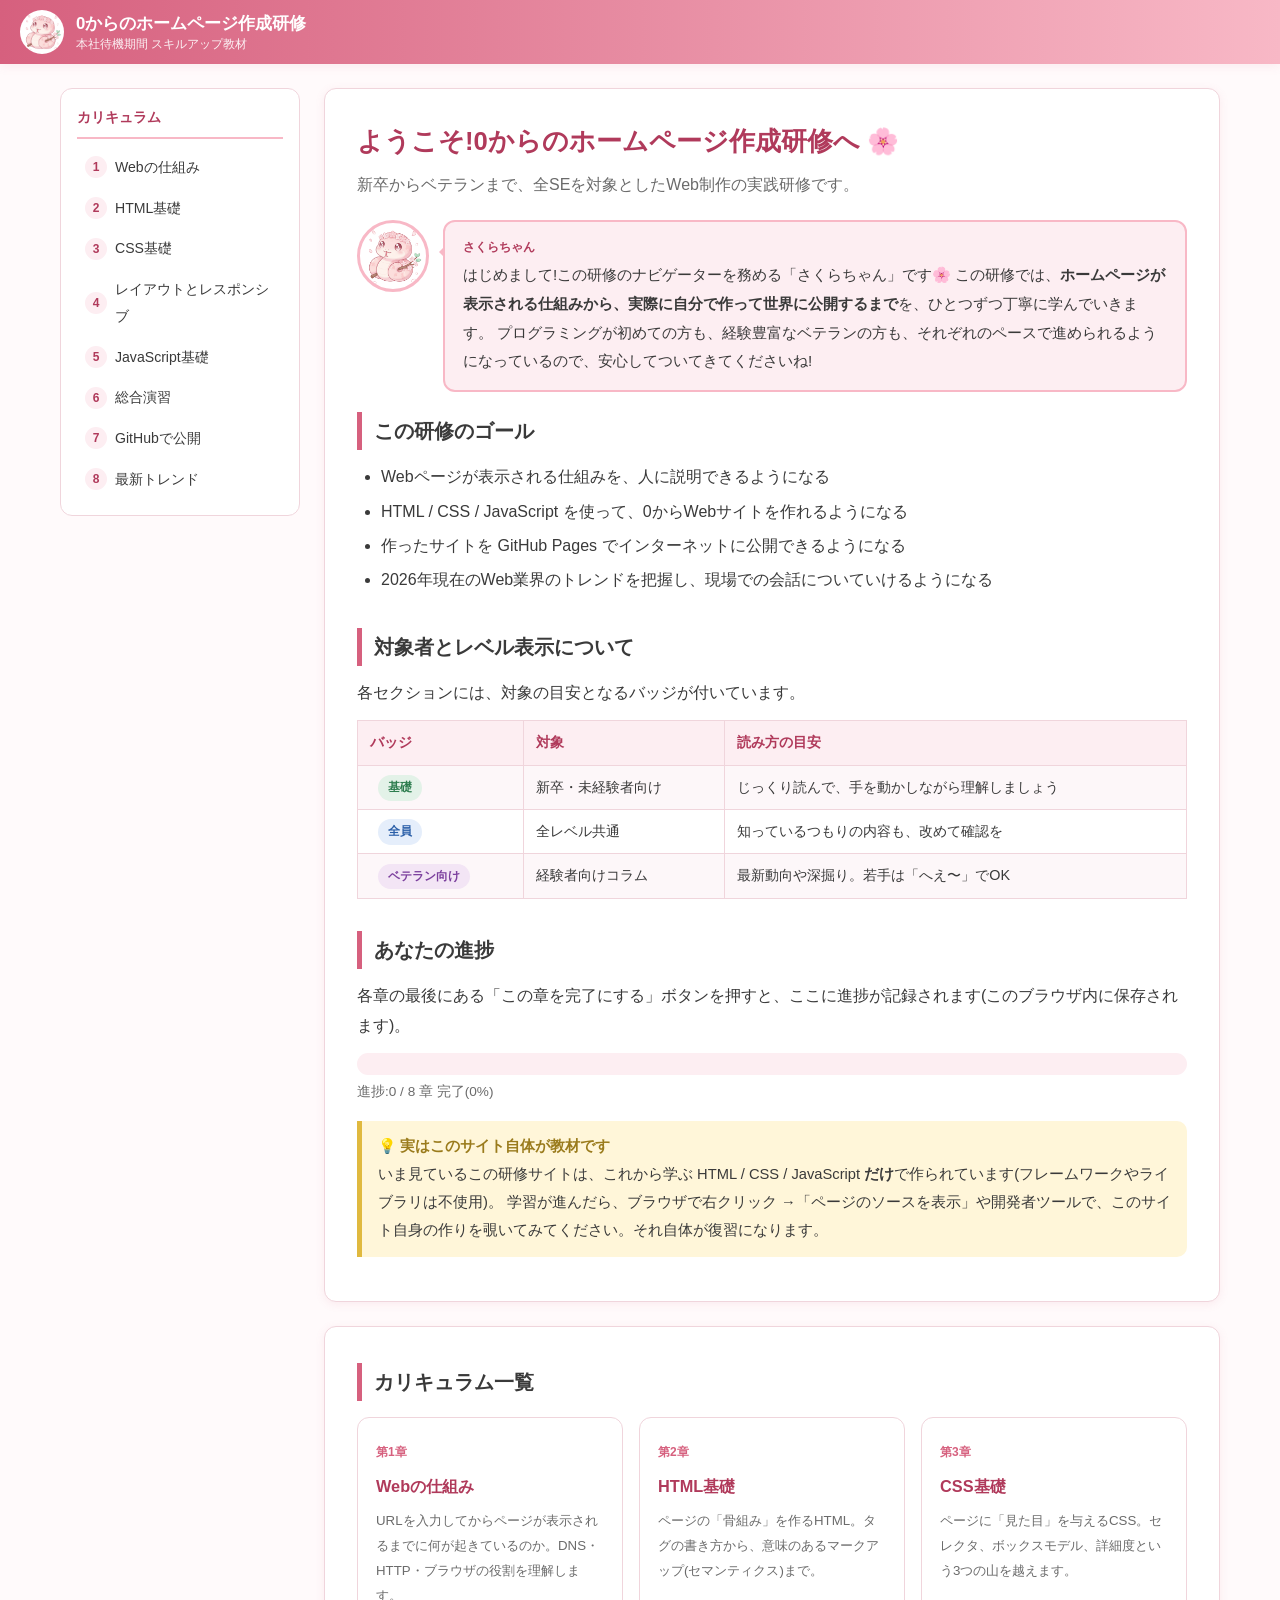
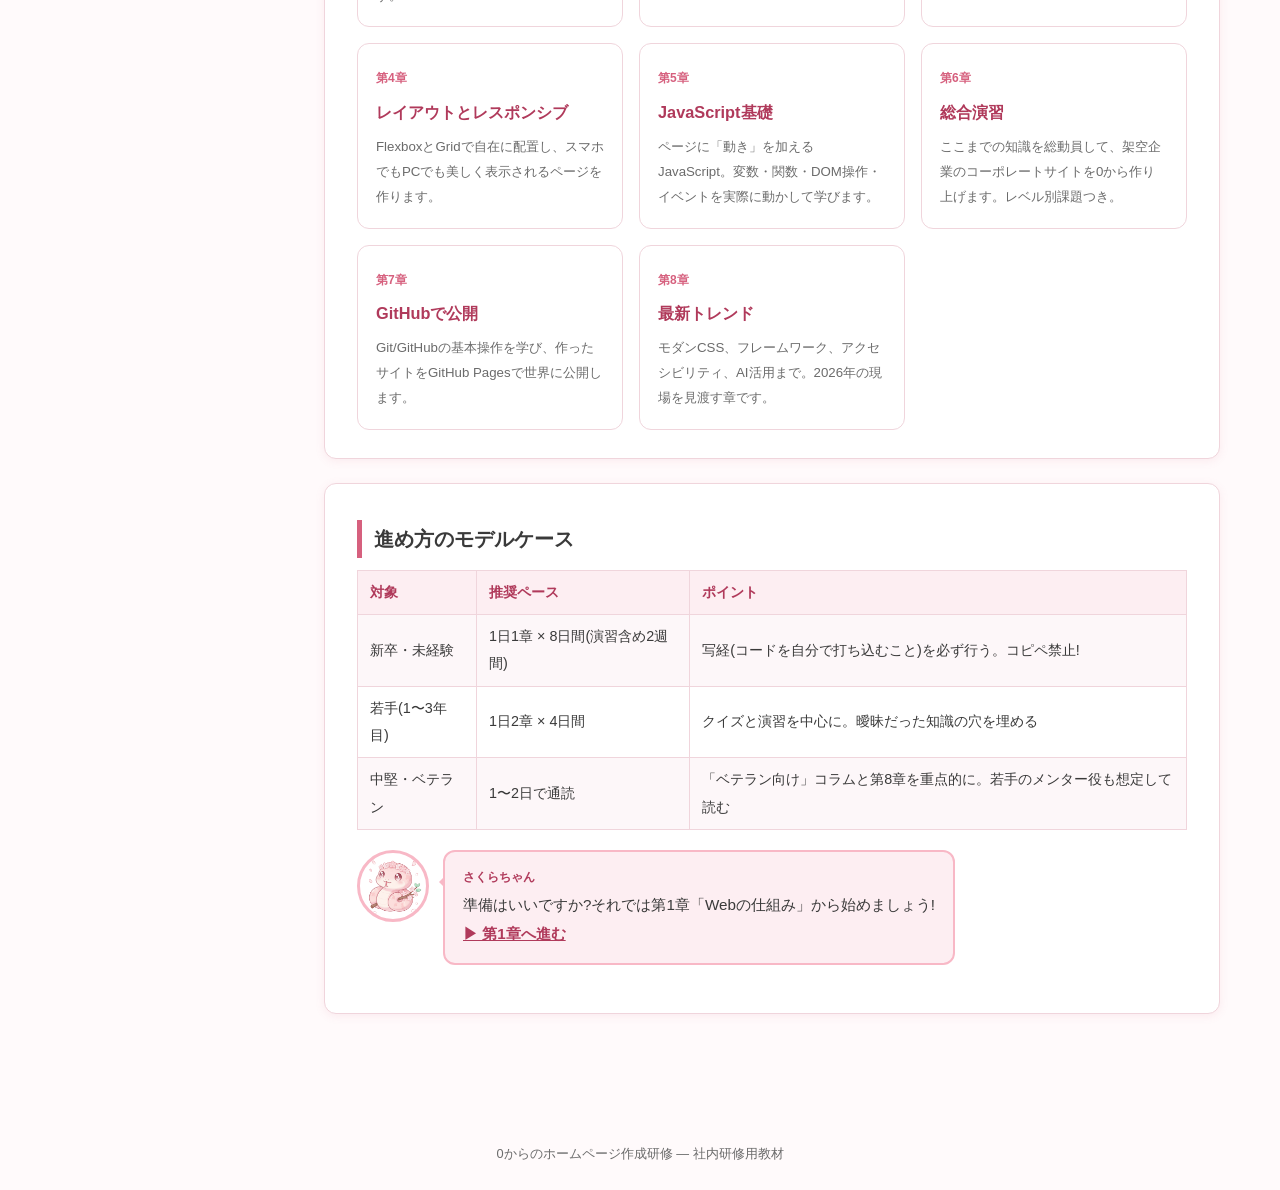
==== index.html @ ac804a70 "0からのホームページ作成研修 教材一式(全8章+演習+解答例) Co-Authored-By: Claude Fable 5 <noreply@anthropic.com>" ====
<!DOCTYPE html>
<html lang="ja">
<head>
  <meta charset="UTF-8">
  <meta name="viewport" content="width=device-width, initial-scale=1.0">
  <title>0からのホームページ作成研修 | トップ</title>
  <link rel="stylesheet" href="assets/css/style.css">
  <link rel="icon" href="assets/img/sakura.png">
</head>
<body>

  <header class="site-header">
    <img src="assets/img/sakura.png" alt="マスコットのさくらちゃん" class="logo">
    <div class="title">
      0からのホームページ作成研修
      <small>本社待機期間 スキルアップ教材</small>
    </div>
  </header>

  <div class="layout">

    <nav class="sidebar">
      <h2>カリキュラム</h2>
      <ol>
        <li><a href="chapters/01-web-basics.html">Webの仕組み</a></li>
        <li><a href="chapters/02-html.html">HTML基礎</a></li>
        <li><a href="chapters/03-css.html">CSS基礎</a></li>
        <li><a href="chapters/04-layout.html">レイアウトとレスポンシブ</a></li>
        <li><a href="chapters/05-javascript.html">JavaScript基礎</a></li>
        <li><a href="chapters/06-practice.html">総合演習</a></li>
        <li><a href="chapters/07-publish.html">GitHubで公開</a></li>
        <li><a href="chapters/08-trends.html">最新トレンド</a></li>
      </ol>
    </nav>

    <main class="content">

      <section>
        <h1>ようこそ!0からのホームページ作成研修へ 🌸</h1>
        <p class="lead">新卒からベテランまで、全SEを対象としたWeb制作の実践研修です。</p>

        <div class="sakura-says">
          <img src="assets/img/sakura.png" alt="さくらちゃん">
          <div class="bubble">
            <span class="name">さくらちゃん</span>
            はじめまして!この研修のナビゲーターを務める「さくらちゃん」です🌸
            この研修では、<strong>ホームページが表示される仕組みから、実際に自分で作って世界に公開するまで</strong>を、ひとつずつ丁寧に学んでいきます。
            プログラミングが初めての方も、経験豊富なベテランの方も、それぞれのペースで進められるようになっているので、安心してついてきてくださいね!
          </div>
        </div>

        <h2>この研修のゴール</h2>
        <ul>
          <li>Webページが表示される仕組みを、人に説明できるようになる</li>
          <li>HTML / CSS / JavaScript を使って、0からWebサイトを作れるようになる</li>
          <li>作ったサイトを GitHub Pages でインターネットに公開できるようになる</li>
          <li>2026年現在のWeb業界のトレンドを把握し、現場での会話についていけるようになる</li>
        </ul>

        <h2>対象者とレベル表示について</h2>
        <p>各セクションには、対象の目安となるバッジが付いています。</p>
        <table>
          <tr>
            <th>バッジ</th>
            <th>対象</th>
            <th>読み方の目安</th>
          </tr>
          <tr>
            <td><span class="badge basic">基礎</span></td>
            <td>新卒・未経験者向け</td>
            <td>じっくり読んで、手を動かしながら理解しましょう</td>
          </tr>
          <tr>
            <td><span class="badge all">全員</span></td>
            <td>全レベル共通</td>
            <td>知っているつもりの内容も、改めて確認を</td>
          </tr>
          <tr>
            <td><span class="badge advanced">ベテラン向け</span></td>
            <td>経験者向けコラム</td>
            <td>最新動向や深掘り。若手は「へえ〜」でOK</td>
          </tr>
        </table>

        <h2>あなたの進捗</h2>
        <p>各章の最後にある「この章を完了にする」ボタンを押すと、ここに進捗が記録されます(このブラウザ内に保存されます)。</p>
        <div class="progress-wrap">
          <div class="progress-bar"></div>
        </div>
        <p class="progress-label">進捗:0 / 8 章 完了(0%)</p>

        <div class="note">
          <span class="note-title">💡 実はこのサイト自体が教材です</span><br>
          いま見ているこの研修サイトは、これから学ぶ HTML / CSS / JavaScript <strong>だけ</strong>で作られています(フレームワークやライブラリは不使用)。
          学習が進んだら、ブラウザで右クリック →「ページのソースを表示」や開発者ツールで、このサイト自身の作りを覗いてみてください。それ自体が復習になります。
        </div>
      </section>

      <section>
        <h2>カリキュラム一覧</h2>
        <div class="chapter-cards">
          <a class="chapter-card" href="chapters/01-web-basics.html">
            <span class="chap-no">第1章</span>
            <h3>Webの仕組み</h3>
            <p>URLを入力してからページが表示されるまでに何が起きているのか。DNS・HTTP・ブラウザの役割を理解します。</p>
            <span class="done-mark"></span>
          </a>
          <a class="chapter-card" href="chapters/02-html.html">
            <span class="chap-no">第2章</span>
            <h3>HTML基礎</h3>
            <p>ページの「骨組み」を作るHTML。タグの書き方から、意味のあるマークアップ(セマンティクス)まで。</p>
            <span class="done-mark"></span>
          </a>
          <a class="chapter-card" href="chapters/03-css.html">
            <span class="chap-no">第3章</span>
            <h3>CSS基礎</h3>
            <p>ページに「見た目」を与えるCSS。セレクタ、ボックスモデル、詳細度という3つの山を越えます。</p>
            <span class="done-mark"></span>
          </a>
          <a class="chapter-card" href="chapters/04-layout.html">
            <span class="chap-no">第4章</span>
            <h3>レイアウトとレスポンシブ</h3>
            <p>FlexboxとGridで自在に配置し、スマホでもPCでも美しく表示されるページを作ります。</p>
            <span class="done-mark"></span>
          </a>
          <a class="chapter-card" href="chapters/05-javascript.html">
            <span class="chap-no">第5章</span>
            <h3>JavaScript基礎</h3>
            <p>ページに「動き」を加えるJavaScript。変数・関数・DOM操作・イベントを実際に動かして学びます。</p>
            <span class="done-mark"></span>
          </a>
          <a class="chapter-card" href="chapters/06-practice.html">
            <span class="chap-no">第6章</span>
            <h3>総合演習</h3>
            <p>ここまでの知識を総動員して、架空企業のコーポレートサイトを0から作り上げます。レベル別課題つき。</p>
            <span class="done-mark"></span>
          </a>
          <a class="chapter-card" href="chapters/07-publish.html">
            <span class="chap-no">第7章</span>
            <h3>GitHubで公開</h3>
            <p>Git/GitHubの基本操作を学び、作ったサイトをGitHub Pagesで世界に公開します。</p>
            <span class="done-mark"></span>
          </a>
          <a class="chapter-card" href="chapters/08-trends.html">
            <span class="chap-no">第8章</span>
            <h3>最新トレンド</h3>
            <p>モダンCSS、フレームワーク、アクセシビリティ、AI活用まで。2026年の現場を見渡す章です。</p>
            <span class="done-mark"></span>
          </a>
        </div>
      </section>

      <section>
        <h2>進め方のモデルケース</h2>
        <table>
          <tr>
            <th>対象</th>
            <th>推奨ペース</th>
            <th>ポイント</th>
          </tr>
          <tr>
            <td>新卒・未経験</td>
            <td>1日1章 × 8日間(演習含め2週間)</td>
            <td>写経(コードを自分で打ち込むこと)を必ず行う。コピペ禁止!</td>
          </tr>
          <tr>
            <td>若手(1〜3年目)</td>
            <td>1日2章 × 4日間</td>
            <td>クイズと演習を中心に。曖昧だった知識の穴を埋める</td>
          </tr>
          <tr>
            <td>中堅・ベテラン</td>
            <td>1〜2日で通読</td>
            <td>「ベテラン向け」コラムと第8章を重点的に。若手のメンター役も想定して読む</td>
          </tr>
        </table>

        <div class="sakura-says">
          <img src="assets/img/sakura.png" alt="さくらちゃん">
          <div class="bubble">
            <span class="name">さくらちゃん</span>
            準備はいいですか?それでは第1章「Webの仕組み」から始めましょう!
            <br><a href="chapters/01-web-basics.html"><strong>▶ 第1章へ進む</strong></a>
          </div>
        </div>
      </section>

    </main>
  </div>

  <footer class="site-footer">
    0からのホームページ作成研修 — 社内研修用教材
  </footer>

  <script src="assets/js/main.js"></script>
</body>
</html>
---- assets/css/style.css ----
/* ============================================================
   0からのホームページ作成研修 共通スタイルシート
   この教材サイト自体が HTML / CSS / JS のお手本になっています。
   コメントを読みながら「なぜこう書くのか」を確認してみてください。
   ============================================================ */

/* ---- CSS変数(カスタムプロパティ):サイト全体の色を一元管理 ---- */
:root {
  --sakura-pink: #f8b8c6;
  --sakura-light: #fdeef2;
  --sakura-deep: #d6607e;
  --sakura-accent: #b03a5b;
  --ink: #3a3a3a;
  --ink-light: #6b6b6b;
  --bg: #fffafb;
  --card: #ffffff;
  --code-bg: #2d2a2e;
  --code-ink: #fcfcfa;
  --ok: #3a9d5d;
  --ng: #d64545;
  --note: #fff6d9;
  --line: #f0d5dc;
  --radius: 12px;
  --shadow: 0 2px 10px rgba(214, 96, 126, 0.10);
}

/* ---- リセット&基本設定 ---- */
* {
  box-sizing: border-box;
  margin: 0;
  padding: 0;
}

html {
  scroll-behavior: smooth;
  scroll-padding-top: 80px; /* 固定ヘッダーの高さぶん、アンカー位置をずらす */
}

body {
  font-family: "Hiragino Kaku Gothic ProN", "Yu Gothic UI", "Meiryo", sans-serif;
  color: var(--ink);
  background: var(--bg);
  line-height: 1.9;
}

img {
  max-width: 100%;
  height: auto;
}

a {
  color: var(--sakura-accent);
}

/* ---- ヘッダー(全ページ共通・上部固定) ---- */
.site-header {
  position: sticky;
  top: 0;
  z-index: 100;
  display: flex;
  align-items: center;
  gap: 12px;
  padding: 10px 20px;
  background: linear-gradient(90deg, var(--sakura-deep), var(--sakura-pink));
  color: #fff;
  box-shadow: var(--shadow);
}

.site-header .logo {
  width: 44px;
  height: 44px;
  border-radius: 50%;
  background: #fff;
  object-fit: cover;
  flex-shrink: 0;
}

.site-header .title {
  font-size: 1.05rem;
  font-weight: 700;
  line-height: 1.4;
}

.site-header .title small {
  display: block;
  font-size: 0.72rem;
  font-weight: 400;
  opacity: 0.9;
}

.site-header .home-link {
  margin-left: auto;
  color: #fff;
  font-size: 0.85rem;
  text-decoration: none;
  border: 1px solid rgba(255, 255, 255, 0.7);
  border-radius: 20px;
  padding: 6px 14px;
  white-space: nowrap;
}

.site-header .home-link:hover {
  background: rgba(255, 255, 255, 0.2);
}

/* ---- レイアウト:サイドバー+本文(CSS Grid) ---- */
.layout {
  display: grid;
  grid-template-columns: 240px 1fr;
  gap: 24px;
  max-width: 1200px;
  margin: 0 auto;
  padding: 24px 20px 80px;
}

/* ---- サイドバー(章ナビゲーション) ---- */
.sidebar {
  position: sticky;
  top: 84px;
  align-self: start;
  background: var(--card);
  border: 1px solid var(--line);
  border-radius: var(--radius);
  padding: 16px;
  font-size: 0.88rem;
}

.sidebar h2 {
  font-size: 0.85rem;
  color: var(--sakura-accent);
  margin-bottom: 8px;
  border-bottom: 2px solid var(--sakura-pink);
  padding-bottom: 6px;
}

.sidebar ol {
  list-style: none;
  counter-reset: chap;
}

.sidebar ol li {
  counter-increment: chap;
}

.sidebar ol a {
  display: flex;
  align-items: center;
  gap: 8px;
  padding: 7px 8px;
  border-radius: 8px;
  text-decoration: none;
  color: var(--ink);
}

.sidebar ol a::before {
  content: counter(chap);
  flex-shrink: 0;
  width: 22px;
  height: 22px;
  border-radius: 50%;
  background: var(--sakura-light);
  color: var(--sakura-accent);
  font-size: 0.75rem;
  font-weight: 700;
  display: grid;
  place-items: center;
}

.sidebar ol a:hover {
  background: var(--sakura-light);
}

.sidebar ol a.current {
  background: var(--sakura-deep);
  color: #fff;
}

.sidebar ol a.current::before {
  background: #fff;
}

/* 完了済みの章にはチェックマーク(main.jsがdoneクラスを付与) */
.sidebar ol a.done::after {
  content: "✔";
  margin-left: auto;
  color: var(--ok);
  font-weight: 700;
}

.sidebar ol a.current.done::after {
  color: #fff;
}

/* ---- 本文エリア ---- */
.content {
  min-width: 0; /* Gridの子要素がはみ出さないようにする定番テクニック */
}

.content > section {
  background: var(--card);
  border: 1px solid var(--line);
  border-radius: var(--radius);
  padding: 28px 32px;
  margin-bottom: 24px;
  box-shadow: var(--shadow);
}

.content h1 {
  font-size: 1.6rem;
  color: var(--sakura-accent);
  margin-bottom: 4px;
}

.content .lead {
  color: var(--ink-light);
  margin-bottom: 20px;
}

.content h2 {
  font-size: 1.25rem;
  margin: 32px 0 12px;
  padding-left: 12px;
  border-left: 5px solid var(--sakura-deep);
}

.content h2:first-of-type {
  margin-top: 8px;
}

.content h3 {
  font-size: 1.05rem;
  margin: 24px 0 8px;
  color: var(--sakura-accent);
}

.content p {
  margin-bottom: 12px;
}

.content ul,
.content ol {
  margin: 0 0 16px 1.5em;
}

.content li {
  margin-bottom: 4px;
}

/* ---- レベルバッジ:対象者の目安 ---- */
.badge {
  display: inline-block;
  font-size: 0.72rem;
  font-weight: 700;
  padding: 2px 10px;
  border-radius: 20px;
  vertical-align: middle;
  margin-left: 8px;
}

.badge.basic {
  background: #e3f2e8;
  color: #2e7d4f;
}

.badge.all {
  background: #e5eefb;
  color: #2b5fa8;
}

.badge.advanced {
  background: #f3e5f5;
  color: #7b3f9d;
}

/* ---- さくらちゃんの吹き出し ---- */
.sakura-says {
  display: flex;
  align-items: flex-start;
  gap: 14px;
  margin: 20px 0;
}

.sakura-says img {
  width: 72px;
  height: 72px;
  border-radius: 50%;
  border: 3px solid var(--sakura-pink);
  background: #fff;
  object-fit: cover;
  flex-shrink: 0;
}

.sakura-says .bubble {
  position: relative;
  background: var(--sakura-light);
  border: 2px solid var(--sakura-pink);
  border-radius: var(--radius);
  padding: 14px 18px;
  font-size: 0.95rem;
}

/* 吹き出しのしっぽ:疑似要素で三角形を描く */
.sakura-says .bubble::before {
  content: "";
  position: absolute;
  left: -12px;
  top: 24px;
  border: 6px solid transparent;
  border-right-color: var(--sakura-pink);
}

.sakura-says .bubble .name {
  font-size: 0.75rem;
  font-weight: 700;
  color: var(--sakura-accent);
  display: block;
  margin-bottom: 2px;
}

/* ---- コードブロック ---- */
pre {
  background: var(--code-bg);
  color: var(--code-ink);
  border-radius: 10px;
  padding: 16px 20px;
  overflow-x: auto;
  font-size: 0.85rem;
  line-height: 1.7;
  margin: 12px 0 20px;
}

code {
  font-family: Consolas, "Courier New", monospace;
}

/* 本文中のインラインコード */
p code, li code, td code {
  background: var(--sakura-light);
  color: var(--sakura-accent);
  padding: 1px 6px;
  border-radius: 5px;
  font-size: 0.88em;
}

.code-title {
  display: inline-block;
  background: var(--code-bg);
  color: #ccc;
  font-size: 0.75rem;
  padding: 4px 14px;
  border-radius: 8px 8px 0 0;
  margin-bottom: -14px;
}

/* ---- 補足ボックス ---- */
.note {
  background: var(--note);
  border-left: 5px solid #e0b93f;
  border-radius: 0 10px 10px 0;
  padding: 12px 16px;
  margin: 16px 0;
  font-size: 0.92rem;
}

.note .note-title {
  font-weight: 700;
  color: #9a7b1c;
}

/* ベテラン向けコラム */
.column-advanced {
  border: 2px dashed #b58ac9;
  border-radius: var(--radius);
  padding: 16px 20px;
  margin: 24px 0;
  background: #faf5fc;
  font-size: 0.93rem;
}

.column-advanced .column-title {
  font-weight: 700;
  color: #7b3f9d;
  margin-bottom: 6px;
}

/* ---- 表 ---- */
table {
  border-collapse: collapse;
  width: 100%;
  margin: 12px 0 20px;
  font-size: 0.9rem;
}

th, td {
  border: 1px solid var(--line);
  padding: 8px 12px;
  text-align: left;
}

th {
  background: var(--sakura-light);
  color: var(--sakura-accent);
}

tr:nth-child(even) td {
  background: #fdf7f9;
}

/* ---- ライブ編集エリア(書いたHTMLが即プレビューされる) ---- */
.live-editor {
  display: grid;
  grid-template-columns: 1fr 1fr;
  gap: 12px;
  margin: 16px 0 24px;
}

.live-editor textarea {
  width: 100%;
  min-height: 220px;
  font-family: Consolas, monospace;
  font-size: 0.85rem;
  line-height: 1.6;
  padding: 12px;
  border: 2px solid var(--line);
  border-radius: 10px;
  resize: vertical;
  background: var(--code-bg);
  color: var(--code-ink);
}

.live-editor iframe {
  width: 100%;
  min-height: 220px;
  border: 2px solid var(--sakura-pink);
  border-radius: 10px;
  background: #fff;
}

.live-editor-label {
  font-size: 0.78rem;
  font-weight: 700;
  color: var(--ink-light);
  margin-bottom: 4px;
}

/* ---- クイズ ---- */
.quiz {
  border: 2px solid var(--sakura-pink);
  border-radius: var(--radius);
  padding: 18px 22px;
  margin: 16px 0;
}

.quiz .quiz-q {
  font-weight: 700;
  margin-bottom: 10px;
}

.quiz label {
  display: block;
  padding: 6px 10px;
  border-radius: 8px;
  cursor: pointer;
}

.quiz label:hover {
  background: var(--sakura-light);
}

.quiz .quiz-check {
  margin-top: 10px;
  background: var(--sakura-deep);
  color: #fff;
  border: none;
  border-radius: 20px;
  padding: 8px 22px;
  font-size: 0.9rem;
  cursor: pointer;
}

.quiz .quiz-check:hover {
  background: var(--sakura-accent);
}

.quiz .quiz-result {
  margin-top: 10px;
  font-weight: 700;
  display: none;
}

.quiz .quiz-result.ok {
  display: block;
  color: var(--ok);
}

.quiz .quiz-result.ng {
  display: block;
  color: var(--ng);
}

/* ---- 演習課題ボックス ---- */
.exercise {
  border: 2px solid var(--sakura-deep);
  border-radius: var(--radius);
  padding: 18px 22px;
  margin: 20px 0;
  background: linear-gradient(180deg, #fff, var(--sakura-light));
}

.exercise .exercise-title {
  font-weight: 700;
  color: var(--sakura-accent);
  margin-bottom: 8px;
}

/* ---- 章の完了ボタンとページ送り ---- */
.chapter-footer {
  display: flex;
  align-items: center;
  gap: 16px;
  flex-wrap: wrap;
  margin-top: 8px;
}

.btn-done {
  background: var(--ok);
  color: #fff;
  border: none;
  border-radius: 24px;
  padding: 10px 26px;
  font-size: 0.95rem;
  font-weight: 700;
  cursor: pointer;
}

.btn-done.is-done {
  background: #aaa;
}

.pager {
  margin-left: auto;
  display: flex;
  gap: 10px;
}

.pager a {
  text-decoration: none;
  border: 2px solid var(--sakura-deep);
  color: var(--sakura-accent);
  border-radius: 24px;
  padding: 8px 18px;
  font-size: 0.9rem;
  font-weight: 700;
}

.pager a:hover {
  background: var(--sakura-deep);
  color: #fff;
}

/* ---- トップページ用:進捗バーと章カード ---- */
.progress-wrap {
  background: var(--sakura-light);
  border-radius: 20px;
  height: 22px;
  overflow: hidden;
  margin: 8px 0 4px;
}

.progress-bar {
  height: 100%;
  width: 0;
  background: linear-gradient(90deg, var(--sakura-pink), var(--sakura-deep));
  border-radius: 20px;
  transition: width 0.6s ease;
}

.progress-label {
  font-size: 0.85rem;
  color: var(--ink-light);
}

.chapter-cards {
  display: grid;
  grid-template-columns: repeat(auto-fill, minmax(260px, 1fr));
  gap: 16px;
  margin-top: 16px;
}

.chapter-card {
  display: block;
  text-decoration: none;
  color: var(--ink);
  border: 1px solid var(--line);
  border-radius: var(--radius);
  padding: 18px;
  background: var(--card);
  transition: transform 0.15s ease, box-shadow 0.15s ease;
}

.chapter-card:hover {
  transform: translateY(-3px);
  box-shadow: 0 6px 16px rgba(214, 96, 126, 0.2);
}

.chapter-card .chap-no {
  font-size: 0.75rem;
  font-weight: 700;
  color: var(--sakura-deep);
}

.chapter-card h3 {
  margin: 4px 0 6px;
  font-size: 1.02rem;
}

.chapter-card p {
  font-size: 0.83rem;
  color: var(--ink-light);
  margin: 0;
}

.chapter-card .done-mark {
  color: var(--ok);
  font-weight: 700;
  font-size: 0.8rem;
}

/* ---- フッター ---- */
.site-footer {
  text-align: center;
  padding: 24px;
  color: var(--ink-light);
  font-size: 0.8rem;
}

/* ---- レスポンシブ対応(タブレット・スマホ) ----
   画面幅860px以下ではサイドバーを上に回り込ませ、1カラムにする */
@media (max-width: 860px) {
  .layout {
    grid-template-columns: 1fr;
  }

  .sidebar {
    position: static;
  }

  .live-editor {
    grid-template-columns: 1fr;
  }

  .content > section {
    padding: 20px 18px;
  }

  .pager {
    margin-left: 0;
  }
}
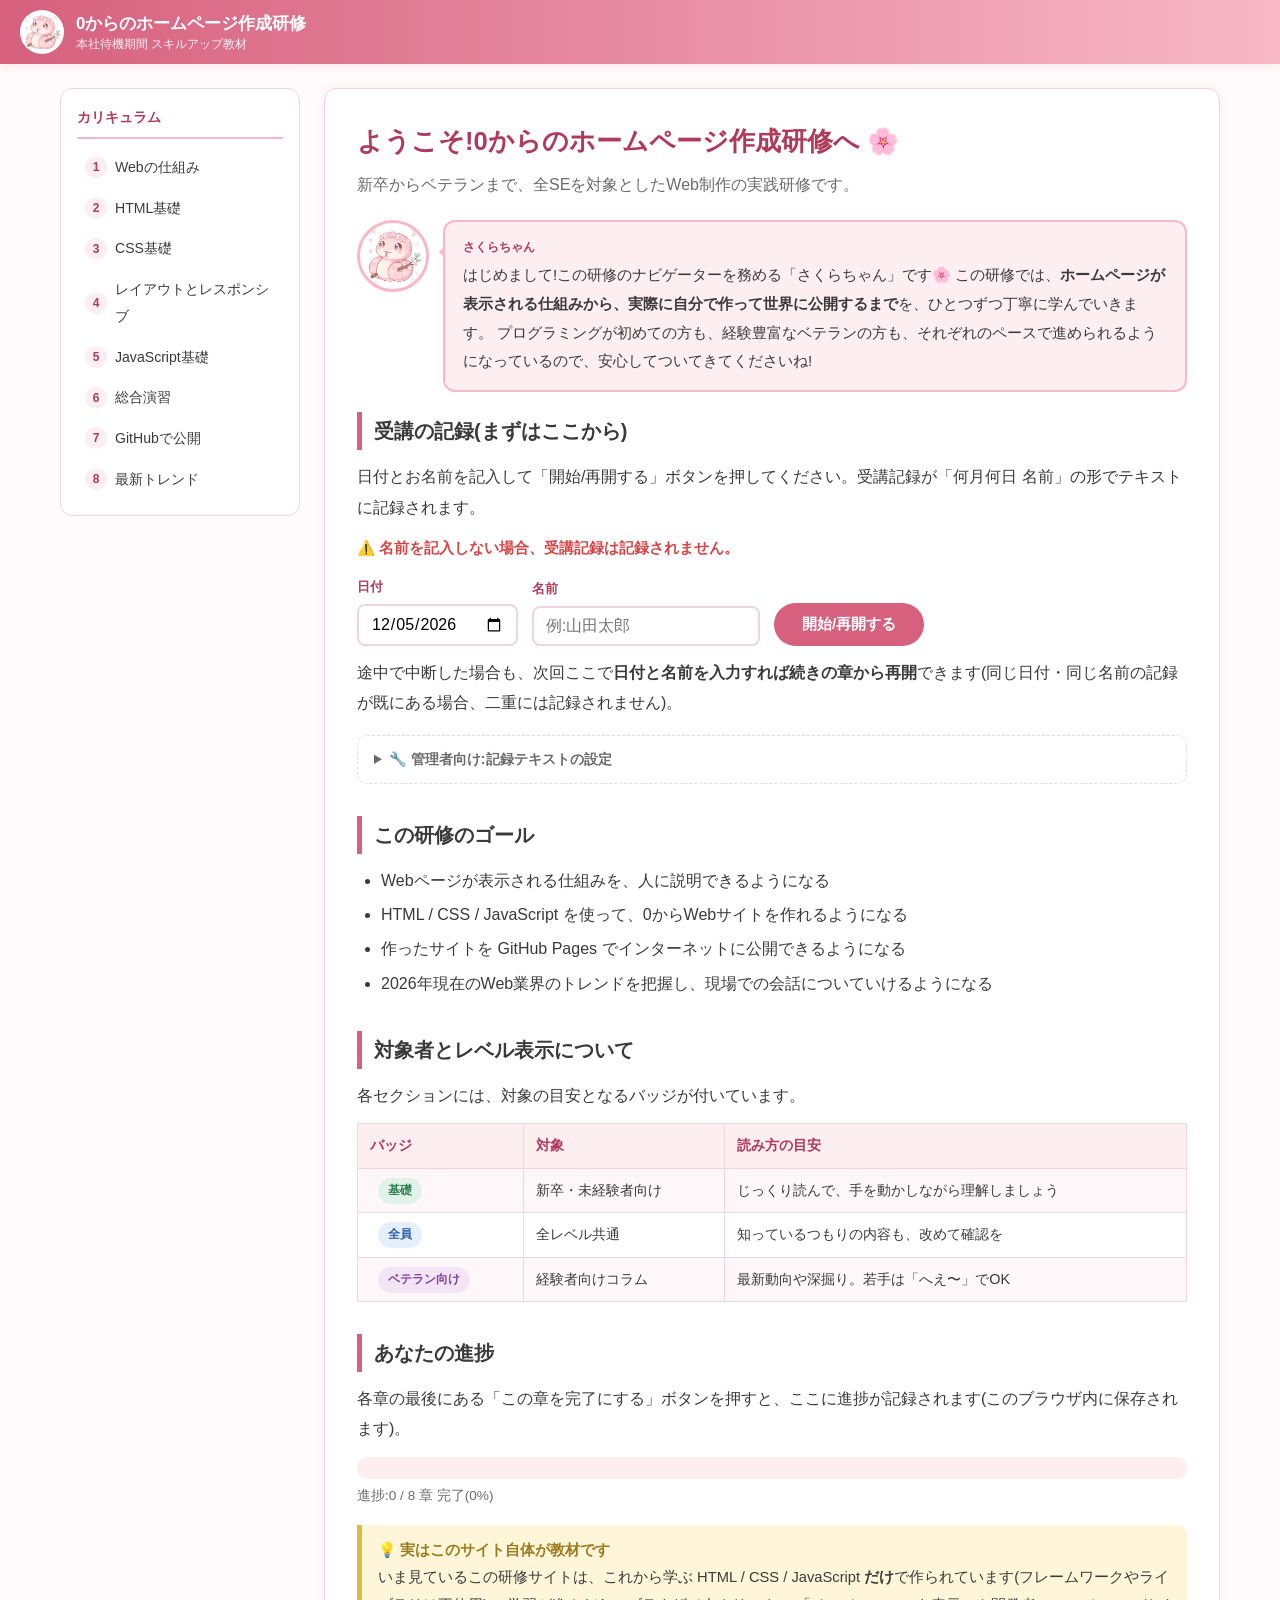
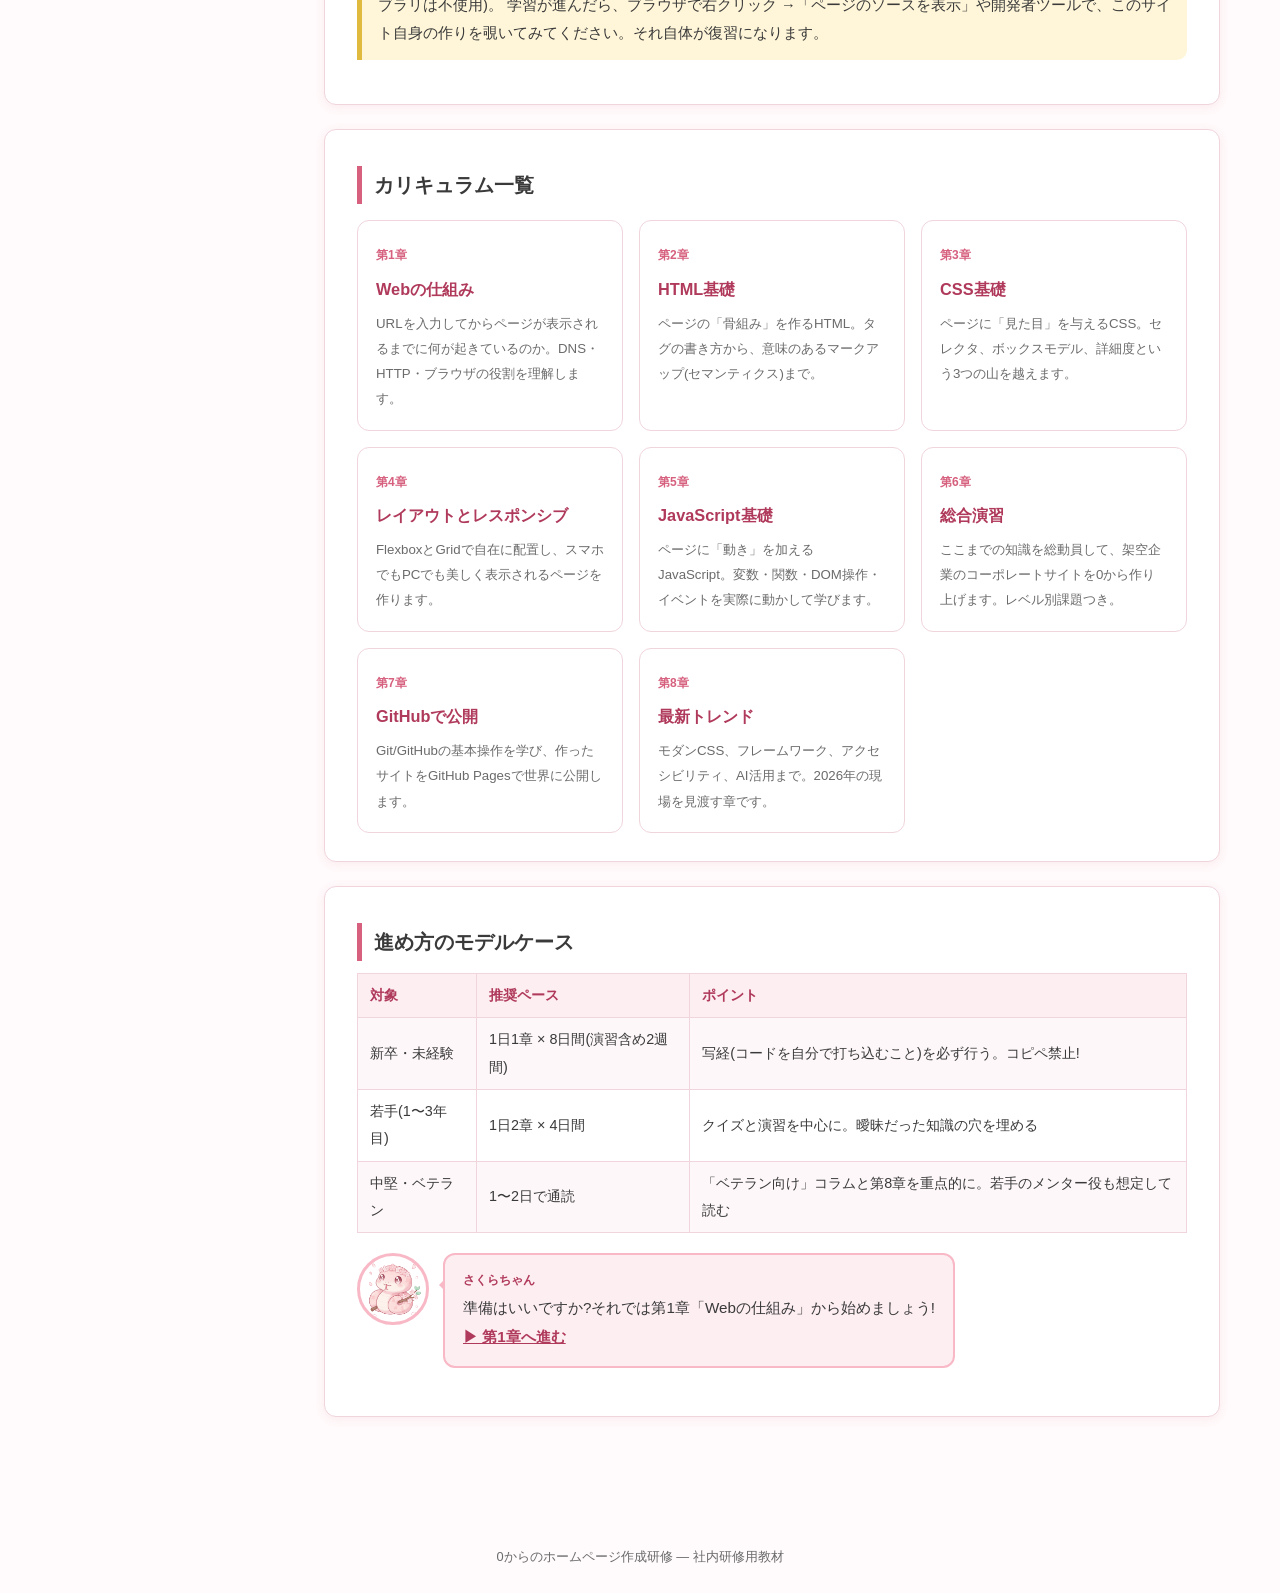
==== commit 83dbfd47: "受講記録機能を追加(名前記入→テキストに「何月何日 名前」を記録、500行でロールオーバー、同日同名は重複記録なし、名前入力で途中再開) Co-Authored-By: Claude Fable 5 " ====
--- a/index.html
+++ b/index.html
@@ -4,7 +4,7 @@
   <meta charset="UTF-8">
   <meta name="viewport" content="width=device-width, initial-scale=1.0">
   <title>0からのホームページ作成研修 | トップ</title>
-  <link rel="stylesheet" href="assets/css/style.css">
+  <link rel="stylesheet" href="assets/css/style.css?v=2">
   <link rel="icon" href="assets/img/sakura.png">
 </head>
 <body>
@@ -49,6 +49,30 @@
           </div>
         </div>
 
+        <h2>受講の記録(まずはここから)</h2>
+        <p>日付とお名前を記入して「開始/再開する」ボタンを押してください。受講記録が「何月何日 名前」の形でテキストに記録されます。</p>
+        <p class="attendance-note">⚠️ 名前を記入しない場合、受講記録は記録されません。</p>
+        <div class="attendance">
+          <label>日付
+            <input type="date" id="att-date">
+          </label>
+          <label>名前
+            <input type="text" id="att-name" placeholder="例:山田太郎">
+          </label>
+          <button id="att-start">開始/再開する</button>
+        </div>
+        <p id="att-status" class="att-status"></p>
+        <p>途中で中断した場合も、次回ここで<strong>日付と名前を入力すれば続きの章から再開</strong>できます(同じ日付・同じ名前の記録が既にある場合、二重には記録されません)。</p>
+
+        <details class="admin-tools">
+          <summary>🔧 管理者向け:記録テキストの設定</summary>
+          <p>受講記録は「保存先フォルダ」内の <code>kenshu-log-1.txt</code> に1行ずつ追記され、<strong>500行に達すると自動的に <code>kenshu-log-2.txt</code> へ切り替わります</strong>。
+          最初に一度、保存先フォルダ(社内共有フォルダも可)を設定してください。未設定の場合、記録はこのブラウザ内に保存され、下のボタンで同じ形式のテキストとして取り出せます。</p>
+          <button id="att-folder" type="button">記録の保存先フォルダを設定</button>
+          <button id="att-download" type="button">記録テキストをダウンロード</button>
+          <p id="att-folder-status" class="att-folder-status"></p>
+        </details>
+
         <h2>この研修のゴール</h2>
         <ul>
           <li>Webページが表示される仕組みを、人に説明できるようになる</li>
@@ -192,6 +216,6 @@
     0からのホームページ作成研修 — 社内研修用教材
   </footer>
 
-  <script src="assets/js/main.js"></script>
+  <script src="assets/js/main.js?v=2"></script>
 </body>
 </html>
--- a/assets/css/style.css
+++ b/assets/css/style.css
@@ -626,6 +626,122 @@
   font-size: 0.8rem;
 }
 
+/* ---- 受講記録(トップページ) ---- */
+.attendance {
+  display: flex;
+  align-items: flex-end;
+  gap: 14px;
+  flex-wrap: wrap;
+  margin: 12px 0;
+}
+
+.attendance label {
+  display: flex;
+  flex-direction: column;
+  gap: 4px;
+  font-size: 0.82rem;
+  font-weight: 700;
+  color: var(--sakura-accent);
+}
+
+.attendance input {
+  padding: 9px 12px;
+  border: 2px solid var(--line);
+  border-radius: 8px;
+  font-size: 1rem;
+  font-family: inherit;
+}
+
+.attendance input:focus {
+  outline: none;
+  border-color: var(--sakura-deep);
+}
+
+#att-start {
+  background: var(--sakura-deep);
+  color: #fff;
+  border: none;
+  border-radius: 24px;
+  padding: 11px 28px;
+  font-size: 0.95rem;
+  font-weight: 700;
+  cursor: pointer;
+}
+
+#att-start:hover {
+  background: var(--sakura-accent);
+}
+
+.attendance-note {
+  color: var(--ng);
+  font-weight: 700;
+  font-size: 0.92rem;
+}
+
+.att-status {
+  display: none;
+  border-radius: 10px;
+  padding: 10px 14px;
+  font-size: 0.92rem;
+}
+
+.att-status.ok {
+  display: block;
+  background: #e3f2e8;
+  border-left: 5px solid var(--ok);
+}
+
+.att-status.warn {
+  display: block;
+  background: #fdecec;
+  border-left: 5px solid var(--ng);
+  font-weight: 700;
+}
+
+.admin-tools {
+  border: 1px dashed var(--line);
+  border-radius: 10px;
+  padding: 10px 16px;
+  margin: 16px 0;
+  font-size: 0.88rem;
+  color: var(--ink-light);
+}
+
+.admin-tools summary {
+  cursor: pointer;
+  font-weight: 700;
+}
+
+.admin-tools button {
+  background: #fff;
+  color: var(--sakura-accent);
+  border: 2px solid var(--sakura-deep);
+  border-radius: 20px;
+  padding: 7px 16px;
+  font-size: 0.85rem;
+  font-weight: 700;
+  cursor: pointer;
+  margin: 6px 8px 4px 0;
+}
+
+.admin-tools button:hover {
+  background: var(--sakura-light);
+}
+
+.att-folder-status {
+  font-size: 0.82rem;
+}
+
+/* サイドバーの受講者名表示 */
+.sidebar-user {
+  margin-top: 12px;
+  padding-top: 8px;
+  border-top: 1px solid var(--line);
+  font-size: 0.8rem;
+  color: var(--sakura-accent);
+  font-weight: 700;
+}
+
 /* ---- フッター ---- */
 .site-footer {
   text-align: center;
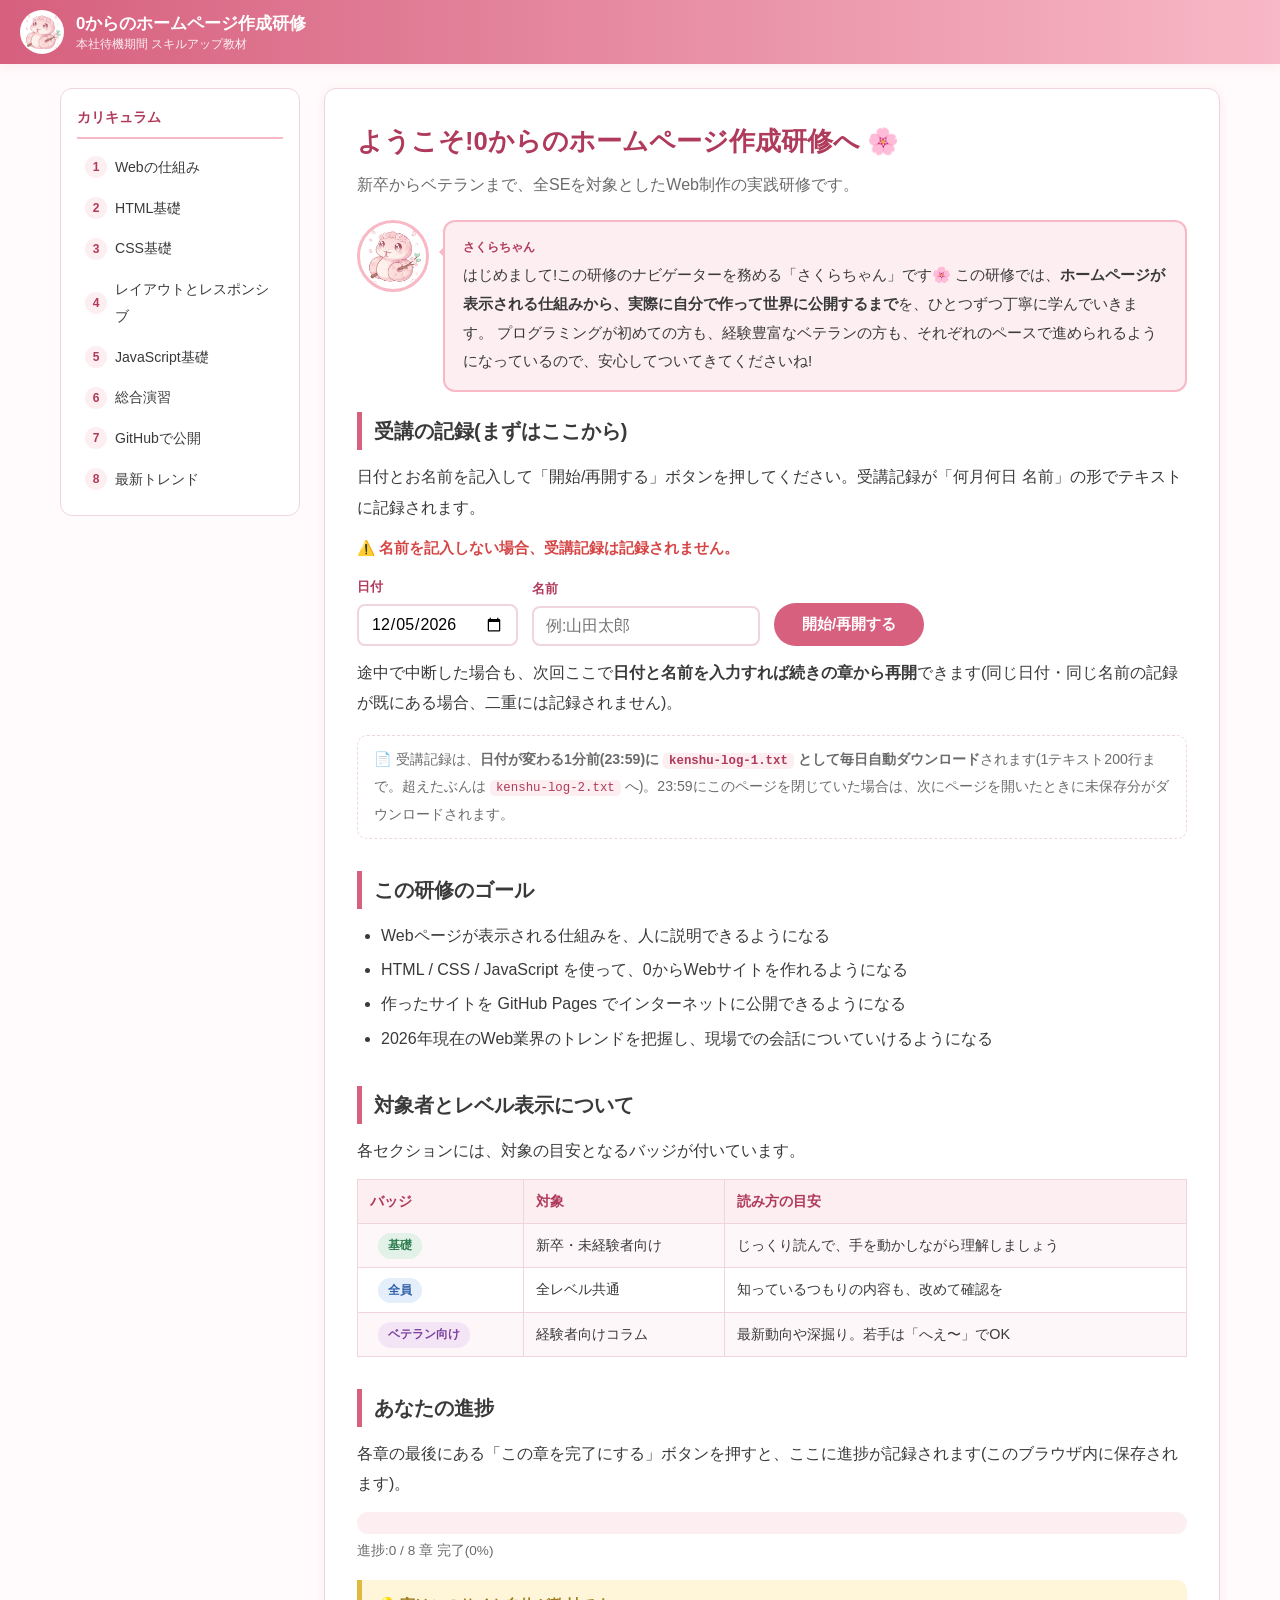
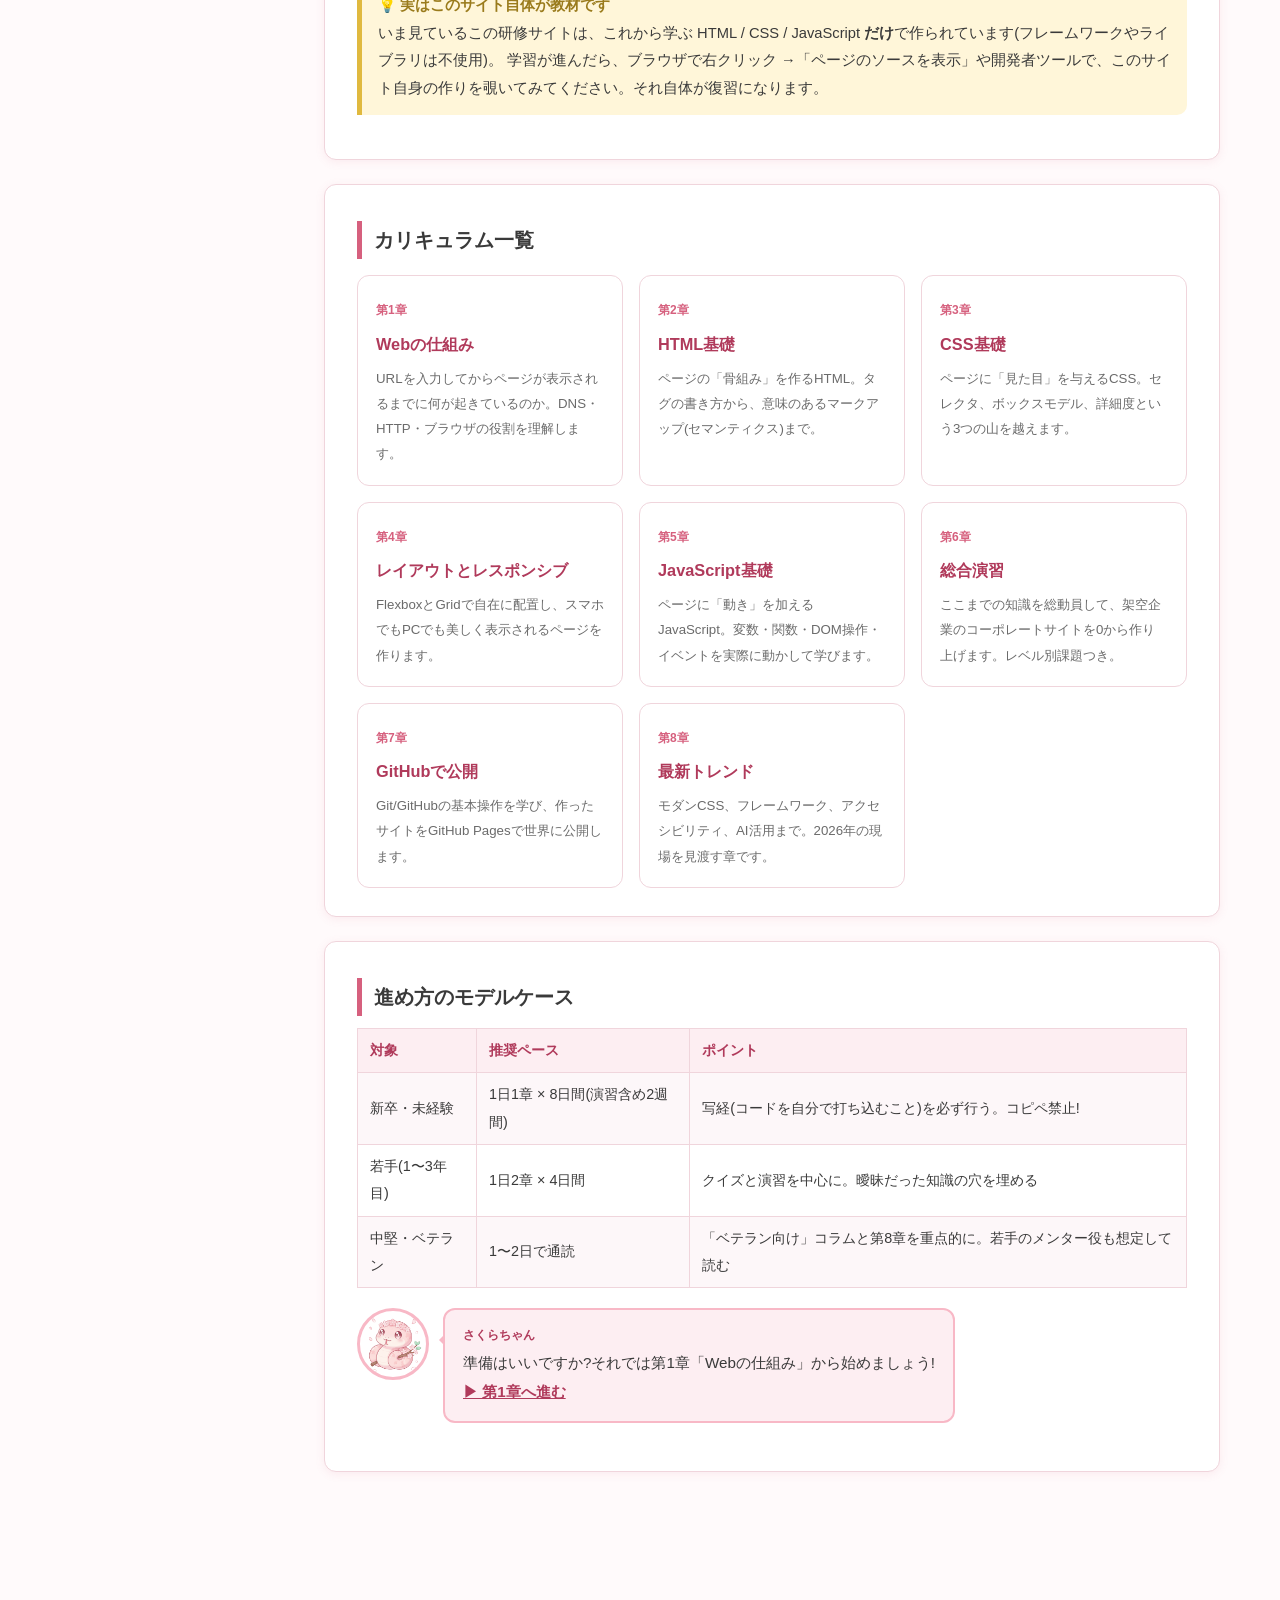
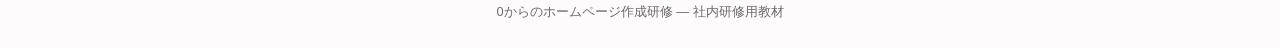
==== commit 3173bab7: "受講記録を毎日23:59に自動ダウンロードへ変更(管理者向けフォルダ設定を削除、1テキスト200行に変更、閉じていた場合は次回起動時に回収) Co-Authored-By: Claude Fable " ====
--- a/index.html
+++ b/index.html
@@ -4,7 +4,7 @@
   <meta charset="UTF-8">
   <meta name="viewport" content="width=device-width, initial-scale=1.0">
   <title>0からのホームページ作成研修 | トップ</title>
-  <link rel="stylesheet" href="assets/css/style.css?v=2">
+  <link rel="stylesheet" href="assets/css/style.css?v=3">
   <link rel="icon" href="assets/img/sakura.png">
 </head>
 <body>
@@ -64,14 +64,7 @@
         <p id="att-status" class="att-status"></p>
         <p>途中で中断した場合も、次回ここで<strong>日付と名前を入力すれば続きの章から再開</strong>できます(同じ日付・同じ名前の記録が既にある場合、二重には記録されません)。</p>
 
-        <details class="admin-tools">
-          <summary>🔧 管理者向け:記録テキストの設定</summary>
-          <p>受講記録は「保存先フォルダ」内の <code>kenshu-log-1.txt</code> に1行ずつ追記され、<strong>500行に達すると自動的に <code>kenshu-log-2.txt</code> へ切り替わります</strong>。
-          最初に一度、保存先フォルダ(社内共有フォルダも可)を設定してください。未設定の場合、記録はこのブラウザ内に保存され、下のボタンで同じ形式のテキストとして取り出せます。</p>
-          <button id="att-folder" type="button">記録の保存先フォルダを設定</button>
-          <button id="att-download" type="button">記録テキストをダウンロード</button>
-          <p id="att-folder-status" class="att-folder-status"></p>
-        </details>
+        <p class="auto-export-note">📄 受講記録は、<strong>日付が変わる1分前(23:59)に <code>kenshu-log-1.txt</code> として毎日自動ダウンロード</strong>されます(1テキスト200行まで。超えたぶんは <code>kenshu-log-2.txt</code> へ)。23:59にこのページを閉じていた場合は、次にページを開いたときに未保存分がダウンロードされます。</p>
 
         <h2>この研修のゴール</h2>
         <ul>
@@ -216,6 +209,6 @@
     0からのホームページ作成研修 — 社内研修用教材
   </footer>
 
-  <script src="assets/js/main.js?v=2"></script>
+  <script src="assets/js/main.js?v=3"></script>
 </body>
 </html>
--- a/assets/css/style.css
+++ b/assets/css/style.css
@@ -698,7 +698,7 @@
   font-weight: 700;
 }
 
-.admin-tools {
+.auto-export-note {
   border: 1px dashed var(--line);
   border-radius: 10px;
   padding: 10px 16px;
@@ -707,31 +707,6 @@
   color: var(--ink-light);
 }
 
-.admin-tools summary {
-  cursor: pointer;
-  font-weight: 700;
-}
-
-.admin-tools button {
-  background: #fff;
-  color: var(--sakura-accent);
-  border: 2px solid var(--sakura-deep);
-  border-radius: 20px;
-  padding: 7px 16px;
-  font-size: 0.85rem;
-  font-weight: 700;
-  cursor: pointer;
-  margin: 6px 8px 4px 0;
-}
-
-.admin-tools button:hover {
-  background: var(--sakura-light);
-}
-
-.att-folder-status {
-  font-size: 0.82rem;
-}
-
 /* サイドバーの受講者名表示 */
 .sidebar-user {
   margin-top: 12px;
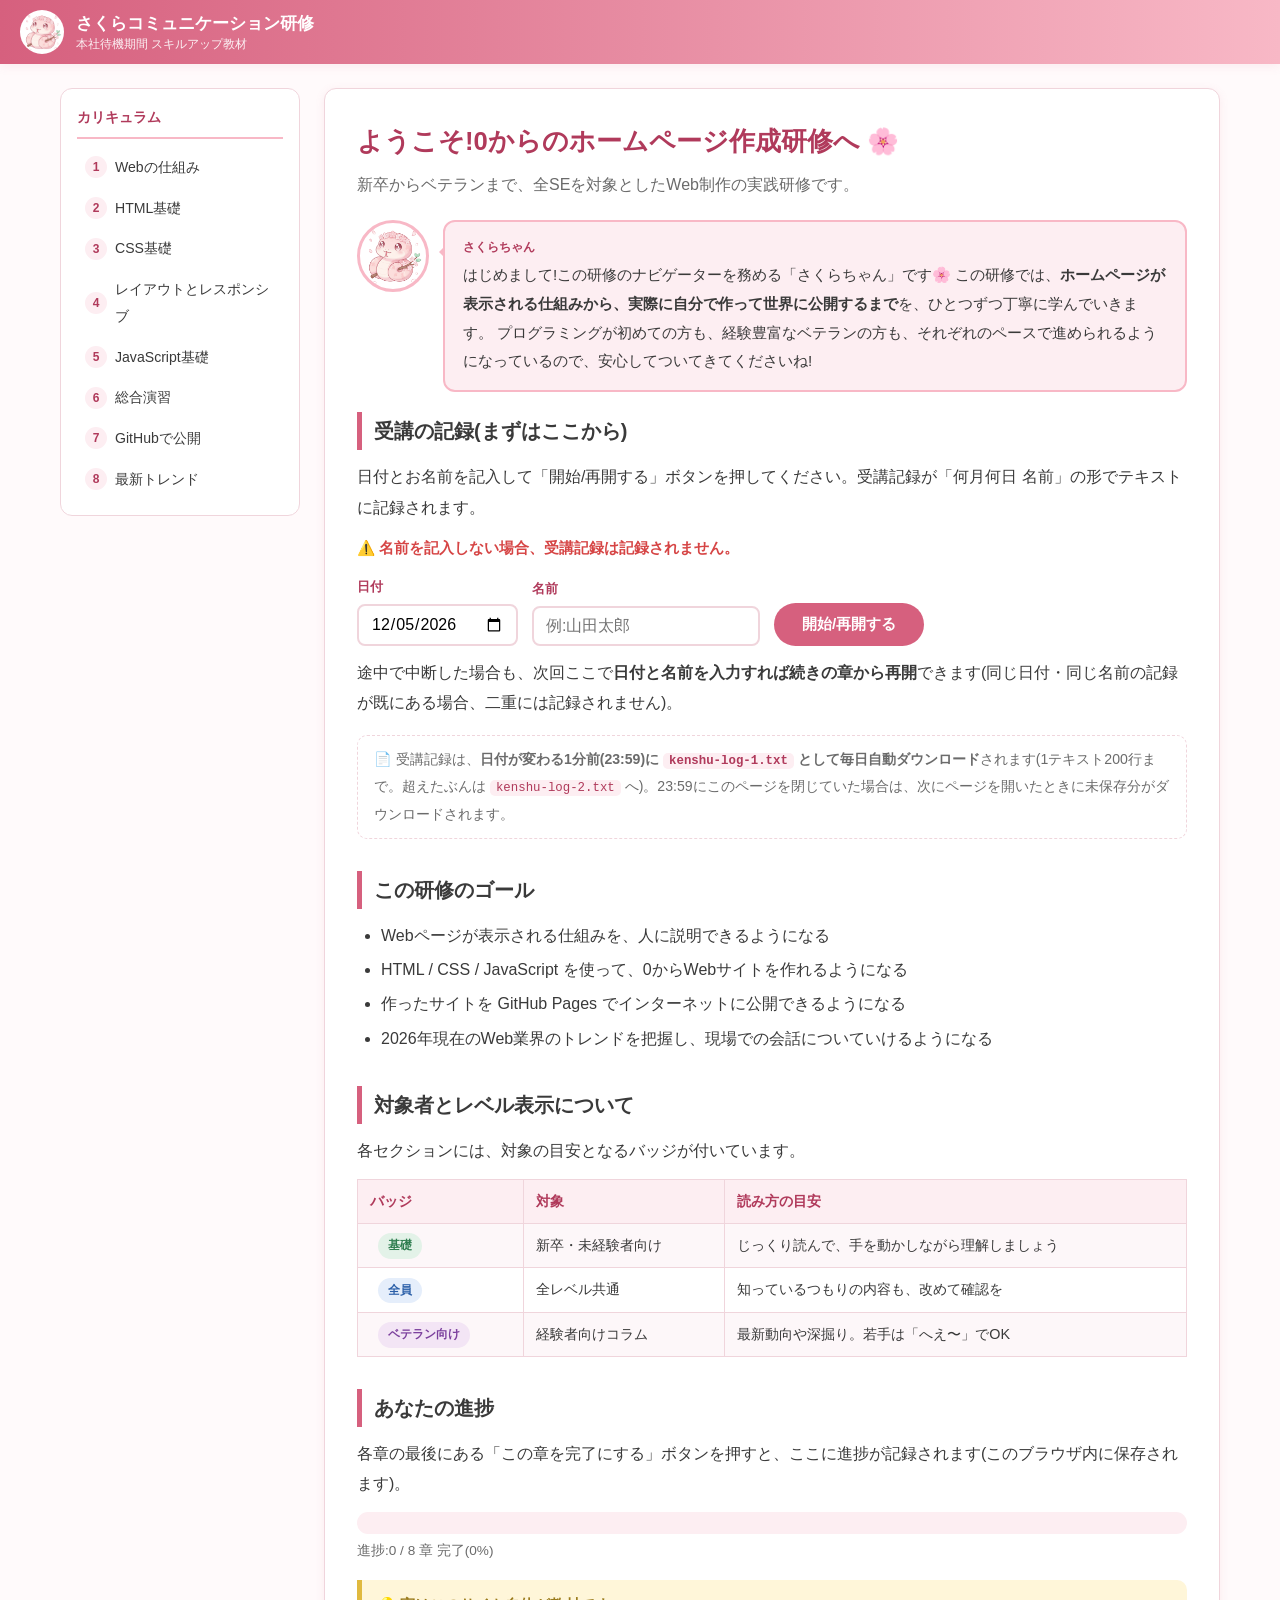
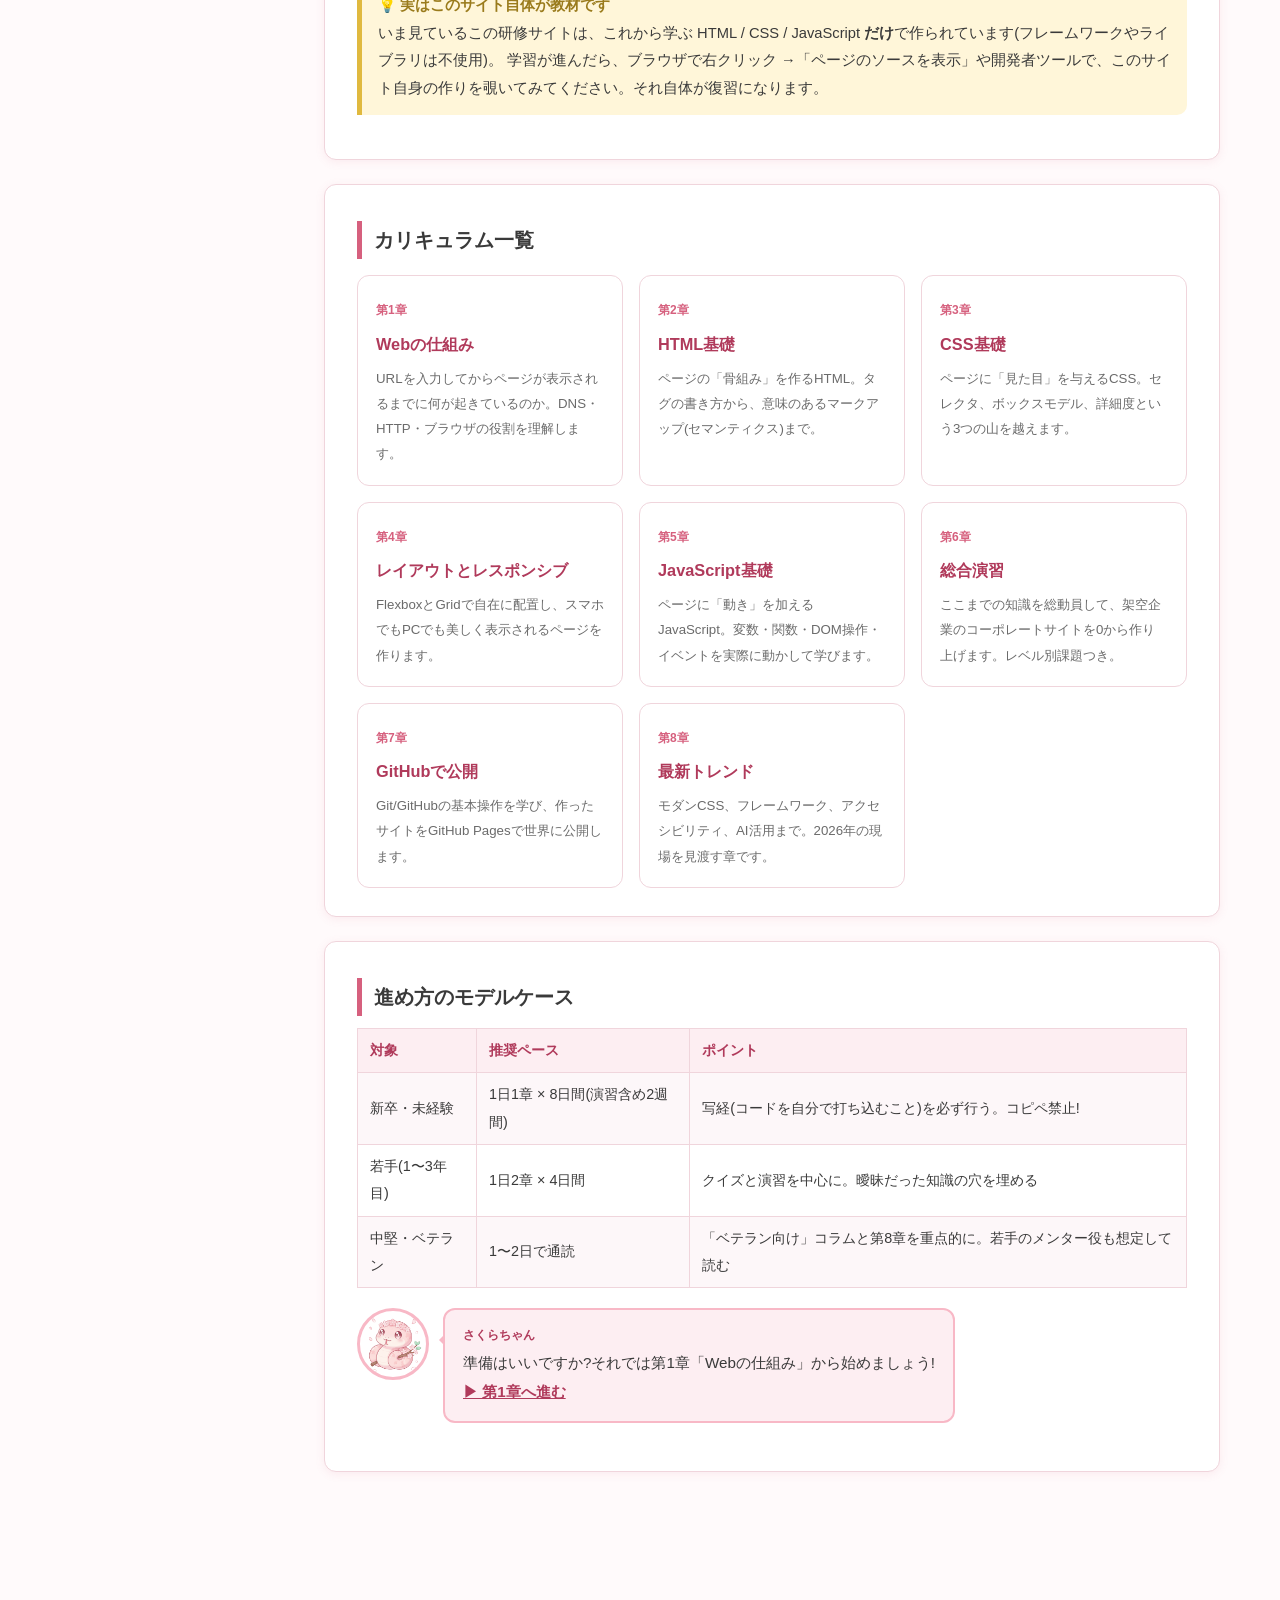
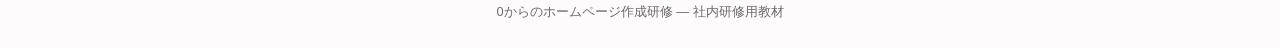
==== commit c39fac7f: "ヘッダーのタイトルを「さくらコミュニケーション研修」に変更 Co-Authored-By: Claude Fable 5 <noreply@anthropic.com>" ====
--- a/index.html
+++ b/index.html
@@ -12,7 +12,7 @@
   <header class="site-header">
     <img src="assets/img/sakura.png" alt="マスコットのさくらちゃん" class="logo">
     <div class="title">
-      0からのホームページ作成研修
+      さくらコミュニケーション研修
       <small>本社待機期間 スキルアップ教材</small>
     </div>
   </header>
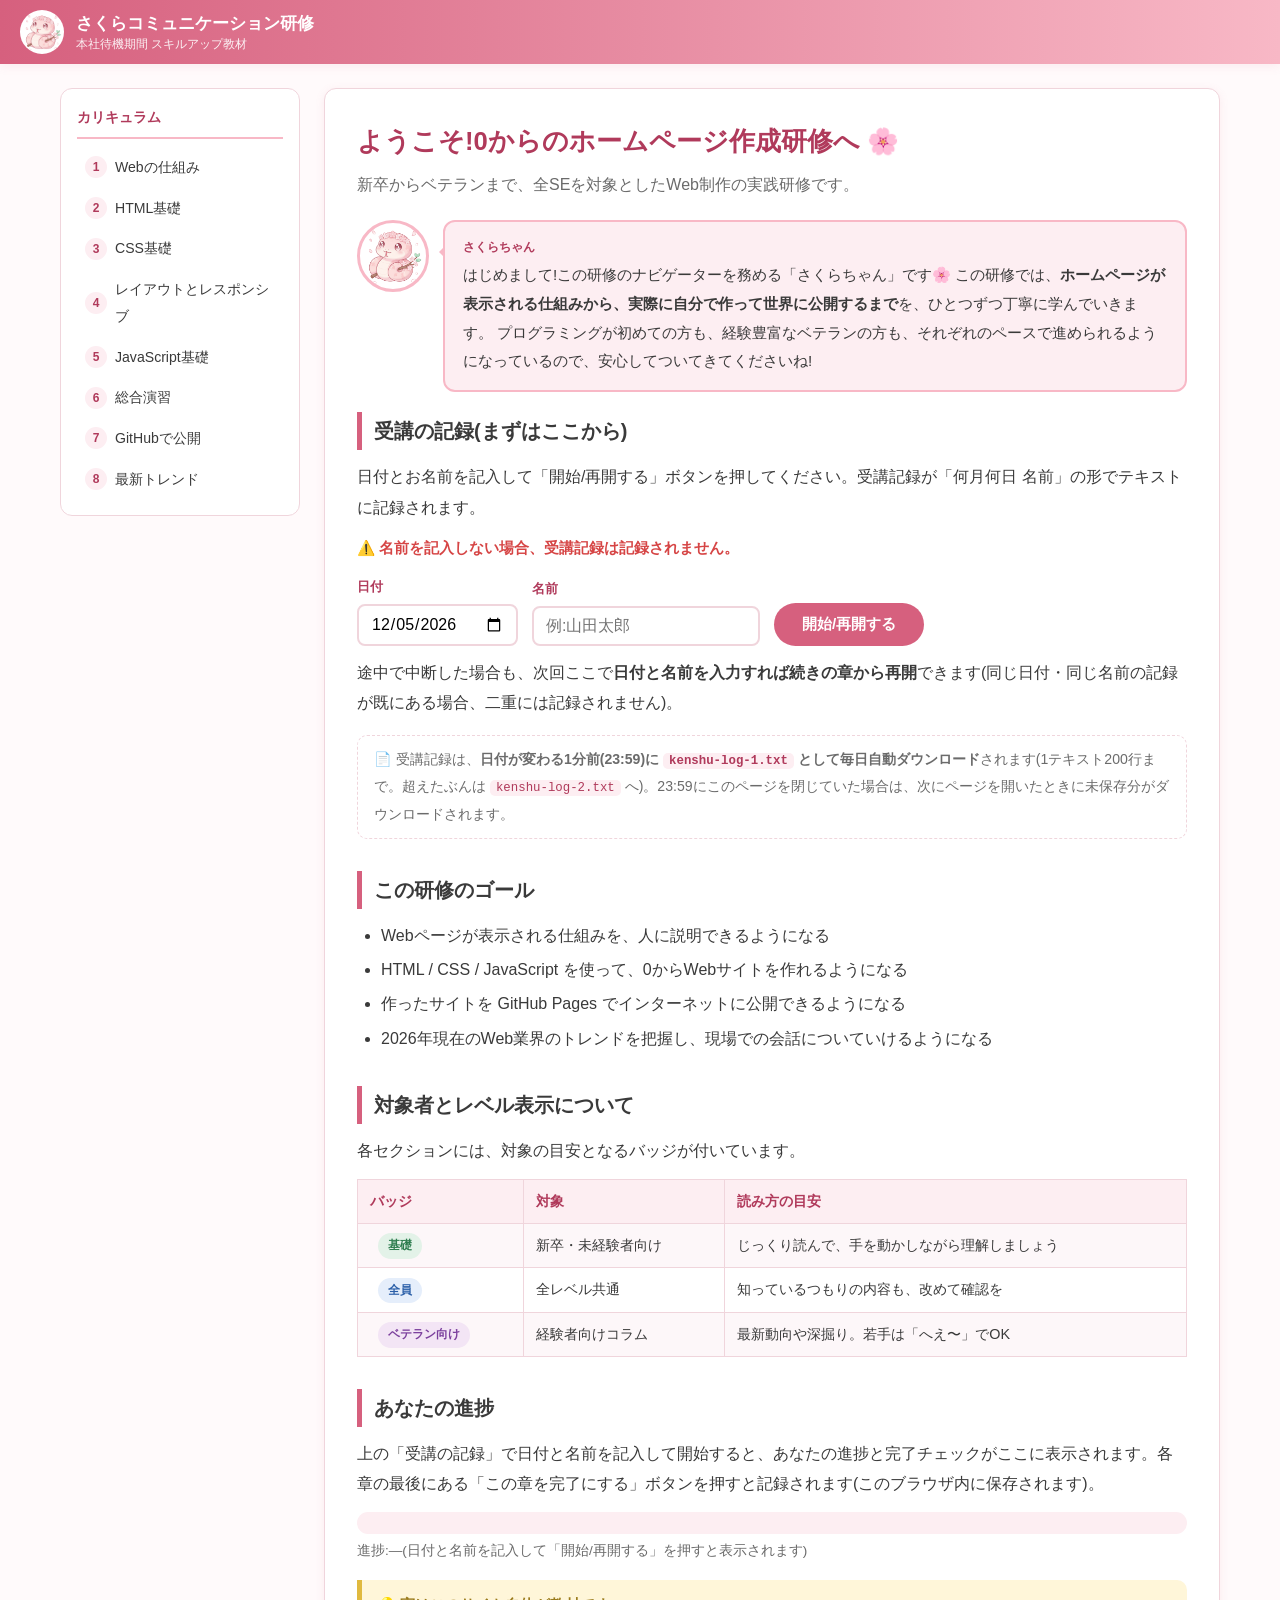
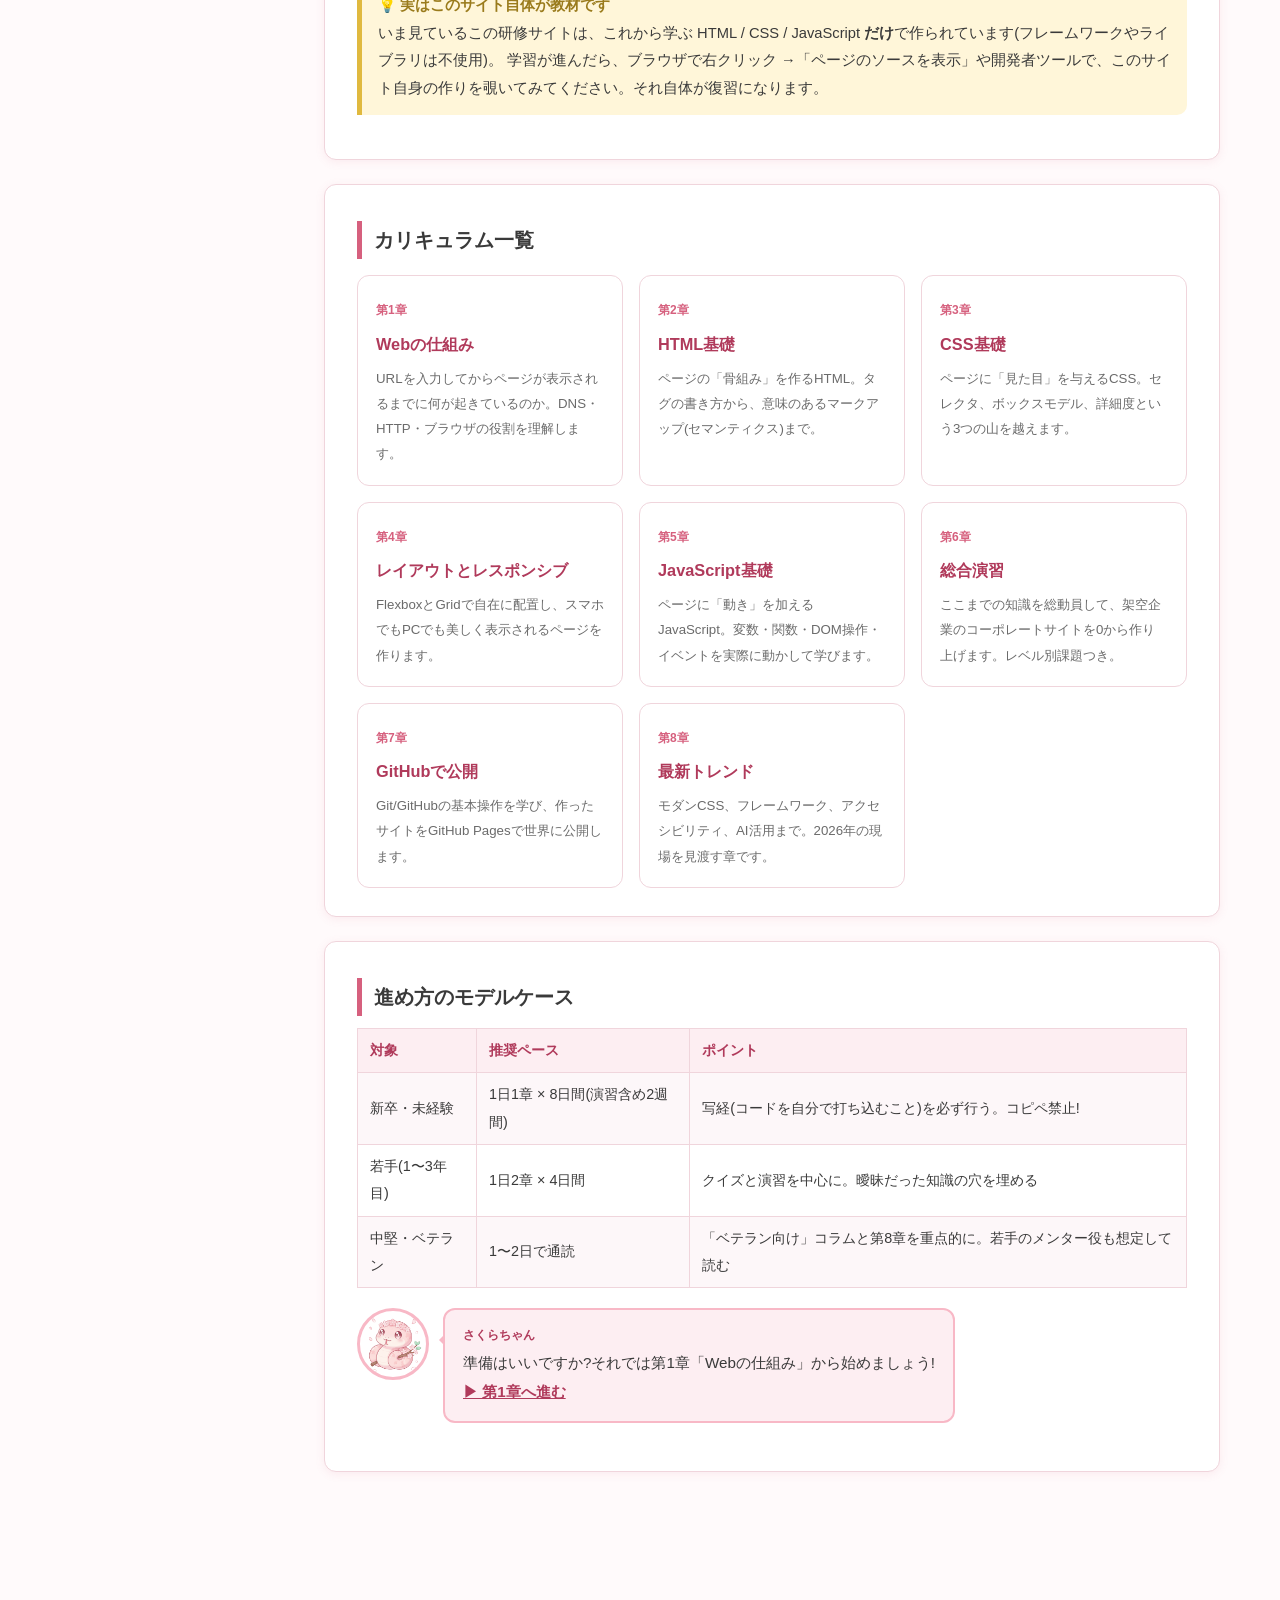
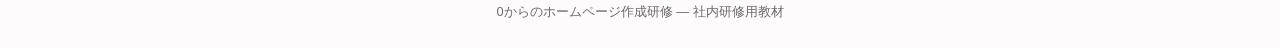
==== commit 8f846fe4: "完了チェックの表示をセッション制に変更(開始前は非表示、日付と名前で開始/再開すると本人の完了チェックを表示) Co-Authored-By: Claude Fable 5 <noreply@anth" ====
--- a/index.html
+++ b/index.html
@@ -4,7 +4,7 @@
   <meta charset="UTF-8">
   <meta name="viewport" content="width=device-width, initial-scale=1.0">
   <title>0からのホームページ作成研修 | トップ</title>
-  <link rel="stylesheet" href="assets/css/style.css?v=3">
+  <link rel="stylesheet" href="assets/css/style.css?v=4">
   <link rel="icon" href="assets/img/sakura.png">
 </head>
 <body>
@@ -100,11 +100,11 @@
         </table>
 
         <h2>あなたの進捗</h2>
-        <p>各章の最後にある「この章を完了にする」ボタンを押すと、ここに進捗が記録されます(このブラウザ内に保存されます)。</p>
+        <p>上の「受講の記録」で日付と名前を記入して開始すると、あなたの進捗と完了チェックがここに表示されます。各章の最後にある「この章を完了にする」ボタンを押すと記録されます(このブラウザ内に保存されます)。</p>
         <div class="progress-wrap">
           <div class="progress-bar"></div>
         </div>
-        <p class="progress-label">進捗:0 / 8 章 完了(0%)</p>
+        <p class="progress-label">進捗:—(日付と名前を記入して「開始/再開する」を押すと表示されます)</p>
 
         <div class="note">
           <span class="note-title">💡 実はこのサイト自体が教材です</span><br>
@@ -209,6 +209,6 @@
     0からのホームページ作成研修 — 社内研修用教材
   </footer>
 
-  <script src="assets/js/main.js?v=3"></script>
+  <script src="assets/js/main.js?v=4"></script>
 </body>
 </html>
